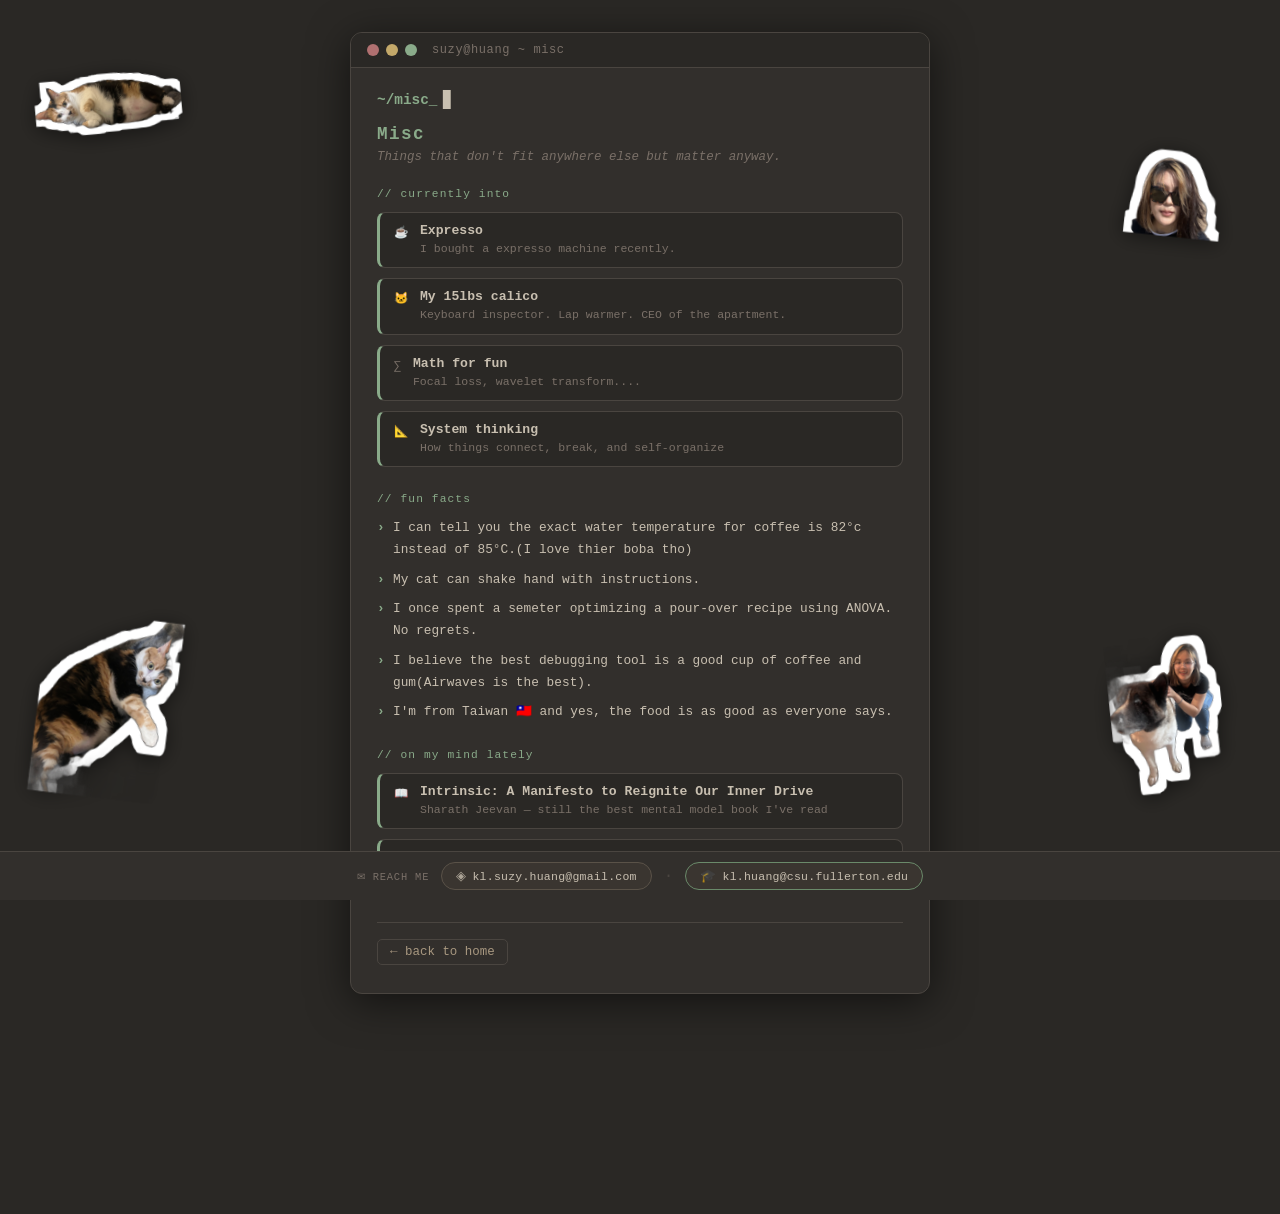
==== misc.html @ 5ea263ab "initial commit" ====
<!DOCTYPE html>
<html lang="en">
<head>
  <meta charset="UTF-8" />
  <meta name="viewport" content="width=device-width, initial-scale=1.0" />
  <title>Suzy's Misc</title>
  <link rel="stylesheet" href="style.css" />
  <link rel="stylesheet" href="misc.css" />
</head>
<body class="misc-page">

  <!-- floating stickers -->
  <img class="sticker-img" src="photos/stickers/cat2.png" alt="cat"
       style="top:5%; left:2%; --rot:-5deg; --sz:165px;" data-tip="vibes curator 🐱" />
  <img class="sticker-img" src="photos/stickers/me4.png" alt="Suzy"
       style="top:5%; right:2%; --rot:6deg; --sz:158px;" data-tip="Suzy" />
  <img class="sticker-img" src="photos/stickers/cat6.png" alt="cat"
       style="bottom:10%; left:2%; --rot:7deg; --sz:160px;" data-tip="mood" />
  <img class="sticker-img" src="photos/stickers/me3.png" alt="Suzy"
       style="bottom:10%; right:2%; --rot:-6deg; --sz:155px;" data-tip="Suzy" />

  <main class="misc-main">
    <div class="terminal-bar">
      <span class="dot red"></span>
      <span class="dot yellow"></span>
      <span class="dot green"></span>
      <span class="terminal-title">suzy@huang ~ misc</span>
    </div>

    <div class="misc-body">
      <div class="prompt-line">
        <span class="prompt">~/misc_</span>
        <span class="cursor">▋</span>
      </div>

      <h1 class="misc-title">Misc</h1>
      <p class="misc-intro">Things that don't fit anywhere else but matter anyway.</p>

      <!-- Currently into -->
      <div class="misc-section">
        <div class="misc-section-title">// currently into</div>
        <div class="misc-grid">
          <div class="misc-item">
            <span class="misc-icon">☕</span>
            <div>
              <strong>Expresso</strong>
              <span>I bought a expresso machine recently.</span>
            </div>
          </div>
          <div class="misc-item">
            <span class="misc-icon">🐱</span>
            <div>
              <strong>My 15lbs calico</strong>
              <span>Keyboard inspector. Lap warmer. CEO of the apartment.</span>
            </div>
          </div>
          <div class="misc-item">
            <span class="misc-icon">∑</span>
            <div>
              <strong>Math for fun</strong>
              <span>Focal loss, wavelet transform....</span>
            </div>
          </div>
          <div class="misc-item">
            <span class="misc-icon">📐</span>
            <div>
              <strong>System thinking</strong>
              <span>How things connect, break, and self-organize</span>
            </div>
          </div>
        </div>
      </div>

      <!-- Fun facts -->
      <div class="misc-section">
        <div class="misc-section-title">// fun facts</div>
        <ul class="misc-list">
          <li>I can tell you the exact water temperature for coffee is 82°c instead of 85°C.(I love thier boba tho)</li>
          <li>My cat can shake hand with instructions.</li>
          <li>I once spent a semeter optimizing a pour-over recipe using ANOVA. No regrets.</li>
          <li>I believe the best debugging tool is a good cup of coffee and gum(Airwaves is the best).</li>
          <li>I'm from Taiwan 🇹🇼 and yes, the food is as good as everyone says.</li>
        </ul>
      </div>

      <!-- Bookshelf -->
      <div class="misc-section">
        <div class="misc-section-title">// on my mind lately</div>
        <div class="misc-grid">
          <div class="misc-item">
            <span class="misc-icon">📖</span>
            <div>
              <strong>Intrinsic: A Manifesto to Reignite Our Inner Drive</strong>
              <span>Sharath Jeevan — still the best mental model book I've read</span>
            </div>
          </div>
          <div class="misc-item">
            <span class="misc-icon">🎵</span>
            <div>
              <strong>Lo-fi + math = focus</strong>
              <span>My actual productivity stack</span>
            </div>
          </div>
        </div>
      </div>

      <div class="misc-back">
        <a class="btn-link" href="index.html">← back to home</a>
      </div>
    </div>
  </main>

  <!-- Email bar -->
  <div class="email-bar">
    <span class="email-bar-label">✉ reach me</span>
    <a class="email-pill" href="mailto:kl.suzy.huang@gmail.com">
      <span class="email-pill-icon">◈</span>kl.suzy.huang@gmail.com
    </a>
    <span class="email-bar-sep">·</span>
    <a class="email-pill edu" href="mailto:kl.huang@csu.fullerton.edu">
      <span class="email-pill-icon">🎓</span>kl.huang@csu.fullerton.edu
    </a>
  </div>

  <div class="tooltip" id="tooltip"></div>
  <script src="main.js"></script>
</body>
</html>
---- style.css ----
/* ── Morandi dark palette ── */
:root {
  --bg:        #2a2825;
  --bg2:       #322f2c;
  --border:    #4a4540;
  --text:      #c8bfb0;
  --dim:       #7a7068;
  --accent:    #a89880;
  --green:     #8aab8a;
  --yellow:    #c4a96a;
  --red:       #b07070;
  --blue:      #7a9aaa;
  --cursor:    #c8bfb0;
  --sticker-bg:#3a3530;
  --sticker-border: #5a5248;
  --linkedin:  #0a66c2;
}

*, *::before, *::after { box-sizing: border-box; margin: 0; padding: 0; }
html { min-height: 100%; }

body {
  min-height: 100vh;
  background: var(--bg);
  color: var(--text);
  font-family: 'Courier New', Courier, monospace;
  overflow-x: hidden;
  padding-bottom: 120px; /* space for email bar */
}

/* ── Hero photo ── */
.hero-photo {
  position: relative;
  z-index: 30;
  display: flex;
  justify-content: center;
  padding-top: 18px;
  margin-bottom: -28px;
}

.hero-photo img {
  height: 480px;
  width: auto;
  filter: drop-shadow(0 0 20px rgba(200,191,176,0.3))
          drop-shadow(0 4px 28px rgba(0,0,0,0.65));
  transition: transform 0.3s ease, filter 0.3s ease;
  animation: heroFloat 5s ease-in-out infinite;
}

.hero-photo img:hover {
  transform: scale(1.05);
  filter: drop-shadow(0 0 32px rgba(196,169,106,0.5))
          drop-shadow(0 6px 32px rgba(0,0,0,0.75));
}

@keyframes heroFloat {
  0%, 100% { transform: translateY(0); }
  50%       { transform: translateY(-8px); }
}

/* ── Scattered photo stickers ── */
.sticker-img {
  position: fixed;
  z-index: 10;
  width: var(--sz, 120px);
  height: auto;
  transform: rotate(var(--rot, 0deg));
  filter: drop-shadow(0 3px 10px rgba(0,0,0,0.5));
  transition: transform 0.25s ease, filter 0.25s ease;
  cursor: pointer;
  animation: stickerFloat 6s ease-in-out infinite;
}

.sticker-img:nth-of-type(1)  { animation-delay:  0.0s; }
.sticker-img:nth-of-type(2)  { animation-delay: -0.9s; }
.sticker-img:nth-of-type(3)  { animation-delay: -1.8s; }
.sticker-img:nth-of-type(4)  { animation-delay: -2.7s; }
.sticker-img:nth-of-type(5)  { animation-delay: -3.6s; }
.sticker-img:nth-of-type(6)  { animation-delay: -0.5s; }
.sticker-img:nth-of-type(7)  { animation-delay: -1.4s; }
.sticker-img:nth-of-type(8)  { animation-delay: -2.3s; }
.sticker-img:nth-of-type(9)  { animation-delay: -3.1s; }
.sticker-img:nth-of-type(10) { animation-delay: -4.0s; }

.sticker-img:hover {
  transform: rotate(calc(var(--rot, 0deg) * -1)) scale(1.15);
  filter: drop-shadow(0 6px 20px rgba(0,0,0,0.65))
          drop-shadow(0 0 14px rgba(200,191,176,0.2));
  z-index: 50;
}

@keyframes stickerFloat {
  0%, 100% { translate: 0 0; }
  50%       { translate: 0 -8px; }
}

/* ── LinkedIn sticker ── */
.sticker-linkedin {
  position: fixed;
  z-index: 15;
  display: flex;
  flex-direction: column;
  align-items: center;
  gap: 5px;
  transform: rotate(var(--rot, 0deg));
  animation: stickerFloat 6s ease-in-out infinite;
  animation-delay: -2s;
}

.sticker-linkedin a {
  display: flex;
  flex-direction: column;
  align-items: center;
  gap: 5px;
  text-decoration: none;
  color: inherit;
}

.li-badge {
  position: relative;
  width: 60px;
  height: 60px;
  background: var(--linkedin);
  border-radius: 14px;
  display: flex;
  align-items: center;
  justify-content: center;
  box-shadow: 0 0 0 3px rgba(10,102,194,0.3),
              0 4px 18px rgba(10,102,194,0.55);
  transition: transform 0.2s, box-shadow 0.2s;
}

.li-icon {
  font-family: Georgia, serif;
  font-size: 1.9rem;
  font-weight: bold;
  color: #fff;
  line-height: 1;
  letter-spacing: -1px;
}

.li-pulse {
  position: absolute;
  inset: -7px;
  border-radius: 18px;
  border: 2px solid rgba(10,102,194,0.65);
  animation: liPulse 2s ease-out infinite;
}

@keyframes liPulse {
  0%   { opacity: 1; transform: scale(1); }
  100% { opacity: 0; transform: scale(1.55); }
}

.sticker-linkedin:hover .li-badge {
  transform: scale(1.18) rotate(-4deg);
  box-shadow: 0 0 0 4px rgba(10,102,194,0.55),
              0 8px 30px rgba(10,102,194,0.75);
}

.sticker-linkedin small {
  font-size: 0.6rem;
  color: #7a9aaa;
  letter-spacing: 0.07em;
  font-weight: bold;
  text-transform: uppercase;
}

/* ── Tooltip ── */
.tooltip {
  position: fixed;
  z-index: 100;
  background: var(--bg2);
  border: 1px solid var(--border);
  border-radius: 6px;
  padding: 4px 10px;
  font-size: 0.7rem;
  color: var(--text);
  pointer-events: none;
  opacity: 0;
  transition: opacity 0.15s;
  white-space: nowrap;
}
.tooltip.show { opacity: 1; }

/* ── Terminal ── */
.terminal {
  position: relative;
  z-index: 20;
  width: min(520px, 86vw);
  margin: 0 auto;
  background: var(--bg2);
  border: 1.5px solid var(--border);
  border-radius: 12px;
  box-shadow: 0 8px 40px rgba(0,0,0,0.55);
  overflow: hidden;
  margin-top: calc(50vh - 390px);
}

.terminal-bar {
  display: flex;
  align-items: center;
  gap: 7px;
  padding: 10px 16px;
  background: var(--bg);
  border-bottom: 1px solid var(--border);
}

.dot { width: 12px; height: 12px; border-radius: 50%; }
.dot.red    { background: var(--red); }
.dot.yellow { background: var(--yellow); }
.dot.green  { background: var(--green); }

.terminal-title {
  margin-left: 8px;
  font-size: 0.75rem;
  color: var(--dim);
  letter-spacing: 0.05em;
}

.terminal-body { padding: 20px 24px 22px; }

.prompt-line {
  display: flex;
  align-items: center;
  gap: 6px;
  margin-bottom: 14px;
}

.prompt { color: var(--green); font-size: 0.9rem; font-weight: bold; }

.cursor {
  color: var(--cursor);
  animation: blink 1.1s step-end infinite;
  font-size: 1rem;
}

@keyframes blink {
  0%, 100% { opacity: 1; }
  50%       { opacity: 0; }
}

.bio {
  font-size: 0.88rem;
  line-height: 1.8;
  color: var(--text);
  min-height: 80px;
  white-space: pre-wrap;
}

.bio .highlight { color: var(--yellow); }

.nav-hint {
  margin-top: 16px;
  display: flex;
  align-items: center;
  flex-wrap: wrap;
  gap: 10px;
  animation: fadeIn 0.4s ease;
}

.btn-link {
  display: inline-block;
  background: none;
  border: 1px solid var(--border);
  border-radius: 5px;
  color: var(--accent);
  font-family: inherit;
  font-size: 0.78rem;
  padding: 5px 12px;
  cursor: pointer;
  text-decoration: none;
  transition: background 0.2s, color 0.2s;
}
.btn-link:hover { background: var(--border); color: var(--text); }

@keyframes fadeIn {
  from { opacity: 0; transform: translateY(6px); }
  to   { opacity: 1; transform: translateY(0); }
}

/* ── Email bar — bottom center ── */
.email-bar {
  position: fixed;
  bottom: 0;
  left: 0;
  right: 0;
  z-index: 40;
  display: flex;
  align-items: center;
  justify-content: center;
  gap: 12px;
  padding: 10px 20px;
  background: var(--bg2);
  border-top: 1px solid var(--border);
  flex-wrap: wrap;
}

.email-bar-label {
  font-size: 0.65rem;
  color: var(--dim);
  letter-spacing: 0.08em;
  text-transform: uppercase;
}

.email-bar-sep {
  color: var(--border);
  font-size: 1rem;
}

.email-pill {
  display: inline-flex;
  align-items: center;
  gap: 6px;
  background: var(--sticker-bg);
  border: 1px solid var(--sticker-border);
  border-radius: 20px;
  padding: 5px 14px;
  font-size: 0.72rem;
  color: var(--text);
  text-decoration: none;
  letter-spacing: 0.02em;
  transition: background 0.2s, border-color 0.2s, color 0.2s;
}

.email-pill:hover {
  background: var(--border);
  border-color: var(--accent);
  color: var(--yellow);
}

.email-pill.edu {
  border-color: #6a8a6a;
}

.email-pill.edu:hover {
  border-color: var(--green);
  color: var(--green);
}

.email-pill-icon {
  font-size: 0.8rem;
  opacity: 0.8;
}

/* ── FAB stack — bottom right ── */
.fab-stack {
  position: fixed;
  bottom: 60px;
  right: 24px;
  z-index: 50;
  display: flex;
  flex-direction: column;
  gap: 10px;
  align-items: flex-end;
}

.recipe-fab,
.research-fab,
.misc-fab,
.cv-fab {
  display: flex;
  align-items: center;
  gap: 9px;
  border-radius: 50px;
  padding: 9px 16px 9px 12px;
  text-decoration: none;
  font-family: inherit;
  font-size: 0.73rem;
  font-weight: bold;
  line-height: 1.4;
  transition: transform 0.22s ease, box-shadow 0.22s ease, background 0.2s;
}

.recipe-fab {
  background: var(--bg2);
  border: 1.5px solid var(--yellow);
  color: var(--yellow);
  box-shadow: 0 4px 18px rgba(196,169,106,0.22), 0 2px 8px rgba(0,0,0,0.4);
  animation: fabGlow 3s ease-in-out infinite;
}

.research-fab {
  background: var(--bg2);
  border: 1.5px solid var(--blue);
  color: var(--blue);
  box-shadow: 0 4px 18px rgba(122,154,170,0.22), 0 2px 8px rgba(0,0,0,0.4);
  animation: fabGlowBlue 3s ease-in-out infinite;
  animation-delay: -1.5s;
}

.recipe-fab:hover {
  transform: scale(1.07) translateY(-2px);
  background: #3d3828;
  box-shadow: 0 8px 28px rgba(196,169,106,0.42), 0 4px 12px rgba(0,0,0,0.5);
}

.research-fab:hover {
  transform: scale(1.07) translateY(-2px);
  background: #28303d;
  box-shadow: 0 8px 28px rgba(122,154,170,0.42), 0 4px 12px rgba(0,0,0,0.5);
}

.misc-fab {
  background: var(--bg2);
  border: 1.5px solid var(--green);
  color: var(--green);
  box-shadow: 0 4px 18px rgba(138,171,138,0.22), 0 2px 8px rgba(0,0,0,0.4);
  animation: fabGlowGreen 3s ease-in-out infinite;
  animation-delay: -0.8s;
}

.misc-fab:hover {
  transform: scale(1.07) translateY(-2px);
  background: #283028;
  box-shadow: 0 8px 28px rgba(138,171,138,0.42), 0 4px 12px rgba(0,0,0,0.5);
}

.cv-fab {
  background: var(--bg2);
  border: 1.5px solid var(--accent);
  color: var(--accent);
  box-shadow: 0 4px 18px rgba(168,152,128,0.22), 0 2px 8px rgba(0,0,0,0.4);
  animation: fabGlowAccent 3s ease-in-out infinite;
  animation-delay: -2.2s;
}

.cv-fab:hover {
  transform: scale(1.07) translateY(-2px);
  background: #352e28;
  box-shadow: 0 8px 28px rgba(168,152,128,0.42), 0 4px 12px rgba(0,0,0,0.5);
}

@keyframes fabGlowGreen {
  0%, 100% { box-shadow: 0 4px 18px rgba(138,171,138,0.22), 0 2px 8px rgba(0,0,0,0.4); }
  50%       { box-shadow: 0 4px 26px rgba(138,171,138,0.45), 0 2px 8px rgba(0,0,0,0.4); }
}

@keyframes fabGlowAccent {
  0%, 100% { box-shadow: 0 4px 18px rgba(168,152,128,0.22), 0 2px 8px rgba(0,0,0,0.4); }
  50%       { box-shadow: 0 4px 26px rgba(168,152,128,0.45), 0 2px 8px rgba(0,0,0,0.4); }
}

.manna-fab {
  background: var(--bg2);
  border: 1.5px solid var(--yellow);
  color: var(--yellow);
  box-shadow: 0 4px 18px rgba(196,169,106,0.22), 0 2px 8px rgba(0,0,0,0.4);
  animation: fabGlow 3s ease-in-out infinite;
  animation-delay: -1s;
}

.manna-fab:hover {
  transform: scale(1.07) translateY(-2px);
  background: #3d3828;
  box-shadow: 0 8px 28px rgba(196,169,106,0.5), 0 4px 12px rgba(0,0,0,0.5);
}

.manna-fab .fab-star {
  animation: none; /* emoji doesn't need spin */
  font-size: 1rem;
}

@keyframes fabGlow {
  0%, 100% { box-shadow: 0 4px 18px rgba(196,169,106,0.22), 0 2px 8px rgba(0,0,0,0.4); }
  50%       { box-shadow: 0 4px 26px rgba(196,169,106,0.45), 0 2px 8px rgba(0,0,0,0.4); }
}

@keyframes fabGlowBlue {
  0%, 100% { box-shadow: 0 4px 18px rgba(122,154,170,0.22), 0 2px 8px rgba(0,0,0,0.4); }
  50%       { box-shadow: 0 4px 26px rgba(122,154,170,0.45), 0 2px 8px rgba(0,0,0,0.4); }
}

.fab-star {
  font-size: 0.9rem;
  animation: fabSpin 5s linear infinite;
  display: inline-block;
  flex-shrink: 0;
}

@keyframes fabSpin {
  0%   { transform: rotate(0deg); }
  100% { transform: rotate(360deg); }
}

.fab-text { text-align: left; }

.fab-arrow {
  font-size: 1rem;
  flex-shrink: 0;
  transition: transform 0.2s;
}

.recipe-fab:hover .fab-arrow,
.research-fab:hover .fab-arrow { transform: translateX(4px); }

/* ── Responsive ── */
@media (max-width: 640px) {
  .sticker-img { --sz: 105px !important; }
  .hero-photo img { height: 260px; }
  .terminal { margin-top: calc(50vh - 310px); }
  .fab-stack { bottom: 70px; right: 12px; }
  .email-bar { gap: 8px; padding: 8px 12px; }
  .email-pill { font-size: 0.62rem; padding: 4px 10px; }
}

/* ── News section ── */
.news-section {
  position: relative;
  z-index: 20;
  width: min(520px, 86vw);
  margin: 0 auto 28px;
  background: var(--bg2);
  border: 1.5px solid var(--border);
  border-radius: 12px;
  overflow: hidden;
  box-shadow: 0 4px 24px rgba(0,0,0,0.4);
}

.news-header {
  display: flex;
  align-items: center;
  gap: 10px;
  padding: 12px 20px;
  background: var(--bg);
  border-bottom: 1px solid var(--border);
}

.news-title {
  font-size: 0.82rem;
  font-weight: bold;
  color: var(--red);
  letter-spacing: 0.1em;
  text-transform: uppercase;
}

.news-dot {
  width: 7px;
  height: 7px;
  border-radius: 50%;
  background: var(--red);
  animation: newsDotBlink 1.4s ease-in-out infinite;
  flex-shrink: 0;
}
.news-dot:last-child { animation-delay: -0.7s; }

@keyframes newsDotBlink {
  0%, 100% { opacity: 1; transform: scale(1); }
  50%       { opacity: 0.3; transform: scale(0.7); }
}

.news-feed {
  padding: 6px 0;
}

.news-item {
  display: flex;
  gap: 14px;
  align-items: flex-start;
  padding: 10px 20px;
  border-bottom: 1px dashed var(--border);
  transition: background 0.15s;
}

.news-item:last-child { border-bottom: none; }

.news-item:hover { background: rgba(255,255,255,0.02); }

.news-highlight {
  background: rgba(196,169,106,0.04);
  border-left: 3px solid var(--yellow);
}

.news-date {
  font-size: 0.62rem;
  color: var(--dim);
  letter-spacing: 0.05em;
  white-space: nowrap;
  padding-top: 2px;
  min-width: 56px;
  font-family: 'Courier New', monospace;
}

.news-content {
  display: flex;
  flex-direction: column;
  gap: 4px;
}

.news-content p {
  font-size: 0.78rem;
  color: var(--text);
  line-height: 1.6;
}

.news-content em {
  color: var(--yellow);
  font-style: normal;
  font-weight: bold;
}

.news-badge {
  display: inline-block;
  font-size: 0.58rem;
  border-radius: 4px;
  padding: 1px 7px;
  letter-spacing: 0.06em;
  font-weight: bold;
  text-transform: uppercase;
  width: fit-content;
}

.badge-award { background: rgba(196,169,106,0.15); color: var(--yellow); border: 1px solid rgba(196,169,106,0.3); }
.badge-work  { background: rgba(122,154,170,0.15); color: var(--blue);   border: 1px solid rgba(122,154,170,0.3); }
.badge-edu   { background: rgba(138,171,138,0.15); color: var(--green);  border: 1px solid rgba(138,171,138,0.3); }
.badge-pub   { background: rgba(176,112,112,0.15); color: var(--red);    border: 1px solid rgba(176,112,112,0.3); }

/* ── News FAB ── */
.news-fab {
  background: var(--bg2);
  border: 1.5px solid var(--red);
  color: var(--red);
  box-shadow: 0 4px 18px rgba(176,112,112,0.22), 0 2px 8px rgba(0,0,0,0.4);
  animation: fabGlowRed 3s ease-in-out infinite;
  animation-delay: -0.4s;
}

.news-fab:hover {
  transform: scale(1.07) translateY(-2px);
  background: #3d2828;
  box-shadow: 0 8px 28px rgba(176,112,112,0.42), 0 4px 12px rgba(0,0,0,0.5);
}

.news-fab .fab-star { animation: none; font-size: 1rem; }

@keyframes fabGlowRed {
  0%, 100% { box-shadow: 0 4px 18px rgba(176,112,112,0.22), 0 2px 8px rgba(0,0,0,0.4); }
  50%       { box-shadow: 0 4px 26px rgba(176,112,112,0.45), 0 2px 8px rgba(0,0,0,0.4); }
}

/* make all FABs share the base display rules */
.news-fab {
  display: flex;
  align-items: center;
  gap: 9px;
  border-radius: 50px;
  padding: 9px 16px 9px 12px;
  text-decoration: none;
  font-family: inherit;
  font-size: 0.73rem;
  font-weight: bold;
  line-height: 1.4;
  transition: transform 0.22s ease, box-shadow 0.22s ease, background 0.2s;
}
---- misc.css ----
/* ── Misc page ── */

.misc-main {
  position: relative;
  z-index: 20;
  width: min(580px, 86vw);
  margin: 32px auto 100px;
  background: var(--bg2);
  border: 1.5px solid var(--border);
  border-radius: 12px;
  box-shadow: 0 8px 40px rgba(0,0,0,0.55);
  overflow: hidden;
}

.misc-body {
  padding: 22px 26px 28px;
}

.misc-title {
  font-size: 1.1rem;
  color: var(--green);
  letter-spacing: 0.08em;
  margin-bottom: 6px;
  font-weight: bold;
}

.misc-intro {
  font-size: 0.78rem;
  color: var(--dim);
  margin-bottom: 24px;
  font-style: italic;
}

/* Section */
.misc-section {
  margin-bottom: 26px;
}

.misc-section-title {
  font-size: 0.7rem;
  color: var(--green);
  letter-spacing: 0.1em;
  margin-bottom: 12px;
}

/* Grid items */
.misc-grid {
  display: flex;
  flex-direction: column;
  gap: 10px;
}

.misc-item {
  display: flex;
  align-items: flex-start;
  gap: 12px;
  padding: 10px 14px;
  background: var(--bg);
  border-radius: 8px;
  border: 1px solid var(--border);
  border-left: 3px solid var(--green);
  transition: border-color 0.2s;
}

.misc-item:hover {
  border-left-color: var(--yellow);
}

.misc-icon {
  font-size: 1.2rem;
  flex-shrink: 0;
  margin-top: 1px;
}

.misc-item div {
  display: flex;
  flex-direction: column;
  gap: 2px;
}

.misc-item strong {
  font-size: 0.82rem;
  color: var(--text);
}

.misc-item span {
  font-size: 0.72rem;
  color: var(--dim);
  line-height: 1.5;
}

/* List */
.misc-list {
  list-style: none;
  display: flex;
  flex-direction: column;
  gap: 8px;
}

.misc-list li {
  font-size: 0.8rem;
  color: var(--text);
  line-height: 1.7;
  padding-left: 16px;
  position: relative;
}

.misc-list li::before {
  content: '›';
  position: absolute;
  left: 0;
  color: var(--green);
  font-weight: bold;
}

/* Back */
.misc-back {
  margin-top: 8px;
  padding-top: 16px;
  border-top: 1px solid var(--border);
}

@keyframes fadeIn {
  from { opacity: 0; transform: translateY(8px); }
  to   { opacity: 1; transform: translateY(0); }
}
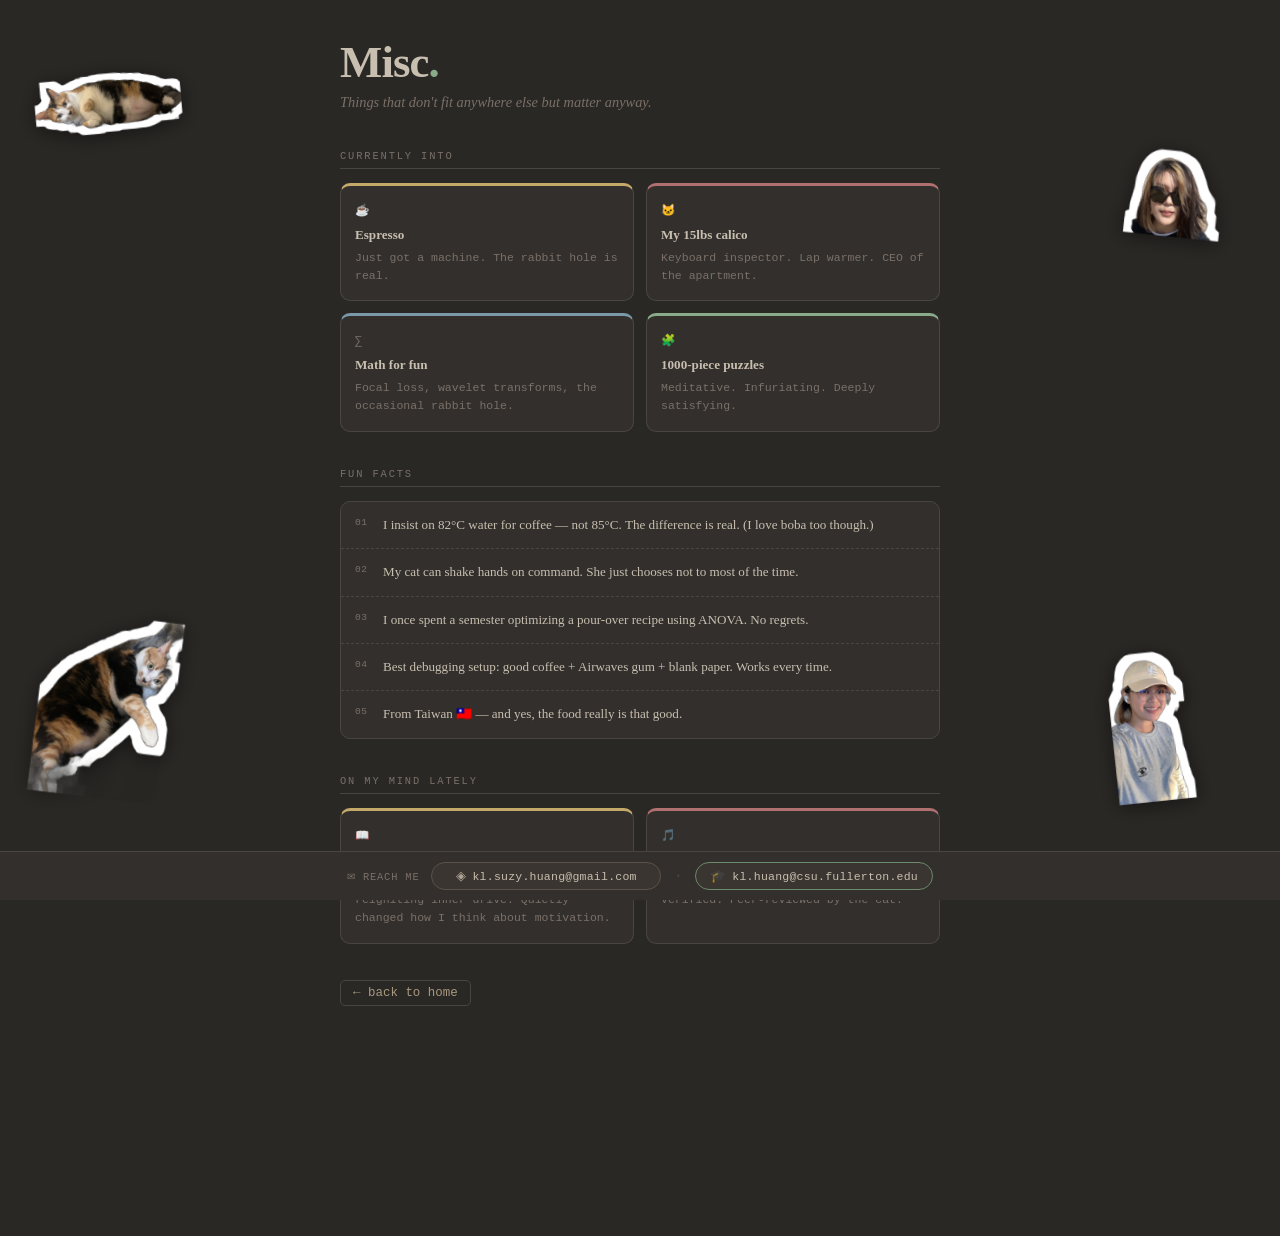
==== commit e7fd2518: "misc page redesign - scrapbook style" ====
--- a/misc.html
+++ b/misc.html
@@ -16,90 +16,67 @@
        style="top:5%; right:2%; --rot:6deg; --sz:158px;" data-tip="Suzy" />
   <img class="sticker-img" src="photos/stickers/cat6.png" alt="cat"
        style="bottom:10%; left:2%; --rot:7deg; --sz:160px;" data-tip="mood" />
-  <img class="sticker-img" src="photos/stickers/me3.png" alt="Suzy"
+  <img class="sticker-img" src="photos/stickers/me5.png" alt="Suzy"
        style="bottom:10%; right:2%; --rot:-6deg; --sz:155px;" data-tip="Suzy" />
 
   <main class="misc-main">
-    <div class="terminal-bar">
-      <span class="dot red"></span>
-      <span class="dot yellow"></span>
-      <span class="dot green"></span>
-      <span class="terminal-title">suzy@huang ~ misc</span>
-    </div>
+    <div class="misc-body">
 
-    <div class="misc-body">
-      <div class="prompt-line">
-        <span class="prompt">~/misc_</span>
-        <span class="cursor">▋</span>
-      </div>
-
-      <h1 class="misc-title">Misc</h1>
+      <h1 class="misc-title">Misc<span class="misc-title-accent">.</span></h1>
       <p class="misc-intro">Things that don't fit anywhere else but matter anyway.</p>
 
       <!-- Currently into -->
       <div class="misc-section">
-        <div class="misc-section-title">// currently into</div>
+        <div class="misc-section-title">currently into</div>
         <div class="misc-grid">
           <div class="misc-item">
             <span class="misc-icon">☕</span>
-            <div>
-              <strong>Expresso</strong>
-              <span>I bought a expresso machine recently.</span>
-            </div>
+            <strong>Espresso</strong>
+            <span>Just got a machine. The rabbit hole is real.</span>
           </div>
           <div class="misc-item">
             <span class="misc-icon">🐱</span>
-            <div>
-              <strong>My 15lbs calico</strong>
-              <span>Keyboard inspector. Lap warmer. CEO of the apartment.</span>
-            </div>
+            <strong>My 15lbs calico</strong>
+            <span>Keyboard inspector. Lap warmer. CEO of the apartment.</span>
           </div>
           <div class="misc-item">
             <span class="misc-icon">∑</span>
-            <div>
-              <strong>Math for fun</strong>
-              <span>Focal loss, wavelet transform....</span>
-            </div>
+            <strong>Math for fun</strong>
+            <span>Focal loss, wavelet transforms, the occasional rabbit hole.</span>
           </div>
           <div class="misc-item">
-            <span class="misc-icon">📐</span>
-            <div>
-              <strong>System thinking</strong>
-              <span>How things connect, break, and self-organize</span>
-            </div>
+            <span class="misc-icon">🧩</span>
+            <strong>1000-piece puzzles</strong>
+            <span>Meditative. Infuriating. Deeply satisfying.</span>
           </div>
         </div>
       </div>
 
       <!-- Fun facts -->
       <div class="misc-section">
-        <div class="misc-section-title">// fun facts</div>
+        <div class="misc-section-title">fun facts</div>
         <ul class="misc-list">
-          <li>I can tell you the exact water temperature for coffee is 82°c instead of 85°C.(I love thier boba tho)</li>
-          <li>My cat can shake hand with instructions.</li>
-          <li>I once spent a semeter optimizing a pour-over recipe using ANOVA. No regrets.</li>
-          <li>I believe the best debugging tool is a good cup of coffee and gum(Airwaves is the best).</li>
-          <li>I'm from Taiwan 🇹🇼 and yes, the food is as good as everyone says.</li>
+          <li data-n="01">I insist on 82°C water for coffee — not 85°C. The difference is real. (I love boba too though.)</li>
+          <li data-n="02">My cat can shake hands on command. She just chooses not to most of the time.</li>
+          <li data-n="03">I once spent a semester optimizing a pour-over recipe using ANOVA. No regrets.</li>
+          <li data-n="04">Best debugging setup: good coffee + Airwaves gum + blank paper. Works every time.</li>
+          <li data-n="05">From Taiwan 🇹🇼 — and yes, the food really is that good.</li>
         </ul>
       </div>
 
-      <!-- Bookshelf -->
+      <!-- On my mind -->
       <div class="misc-section">
-        <div class="misc-section-title">// on my mind lately</div>
+        <div class="misc-section-title">on my mind lately</div>
         <div class="misc-grid">
           <div class="misc-item">
             <span class="misc-icon">📖</span>
-            <div>
-              <strong>Intrinsic: A Manifesto to Reignite Our Inner Drive</strong>
-              <span>Sharath Jeevan — still the best mental model book I've read</span>
-            </div>
+            <strong>Intrinsic</strong>
+            <span>Sharath Jeevan — a manifesto on reigniting inner drive. Quietly changed how I think about motivation.</span>
           </div>
           <div class="misc-item">
             <span class="misc-icon">🎵</span>
-            <div>
-              <strong>Lo-fi + math = focus</strong>
-              <span>My actual productivity stack</span>
-            </div>
+            <strong>Soaking music + math = focus</strong>
+            <span>My actual productivity stack. Tested. Verified. Peer-reviewed by the cat.</span>
           </div>
         </div>
       </div>
@@ -107,6 +84,7 @@
       <div class="misc-back">
         <a class="btn-link" href="index.html">← back to home</a>
       </div>
+
     </div>
   </main>
 
--- a/style.css
+++ b/style.css
@@ -34,12 +34,14 @@
   z-index: 30;
   display: flex;
   justify-content: center;
+  align-items: flex-end;
+  gap: 14px;
   padding-top: 18px;
   margin-bottom: -28px;
 }
 
 .hero-photo img {
-  height: 480px;
+  height: 300px;
   width: auto;
   filter: drop-shadow(0 0 20px rgba(200,191,176,0.3))
           drop-shadow(0 4px 28px rgba(0,0,0,0.65));
@@ -51,6 +53,60 @@
   transform: scale(1.05);
   filter: drop-shadow(0 0 32px rgba(196,169,106,0.5))
           drop-shadow(0 6px 32px rgba(0,0,0,0.75));
+}
+
+/* LinkedIn badge next to hero photo */
+.hero-social {
+  display: flex;
+  flex-direction: column;
+  align-items: center;
+  gap: 10px;
+  margin-bottom: 32px;
+}
+
+.hero-linkedin,
+.hero-instagram {
+  display: flex;
+  flex-direction: column;
+  align-items: center;
+  gap: 5px;
+  text-decoration: none;
+  color: inherit;
+  animation: stickerFloat 6s ease-in-out infinite;
+}
+
+.hero-instagram { animation-delay: -1s; }
+.hero-linkedin  { animation-delay: -2s; }
+
+.hero-linkedin small,
+.hero-instagram small {
+  font-size: 0.6rem;
+  letter-spacing: 0.07em;
+  font-weight: bold;
+  text-transform: uppercase;
+}
+
+.hero-linkedin small { color: #7a9aaa; }
+.hero-instagram small { color: #c4a96a; }
+
+/* Instagram badge */
+.ig-badge {
+  width: 52px;
+  height: 52px;
+  border-radius: 14px;
+  background: linear-gradient(135deg, #833ab4, #fd1d1d, #fcb045);
+  display: flex;
+  align-items: center;
+  justify-content: center;
+  box-shadow: 0 0 0 3px rgba(253,29,29,0.2),
+              0 4px 16px rgba(131,58,180,0.4);
+  transition: transform 0.2s, box-shadow 0.2s;
+}
+
+.hero-instagram:hover .ig-badge {
+  transform: scale(1.15) rotate(-4deg);
+  box-shadow: 0 0 0 4px rgba(253,29,29,0.35),
+              0 8px 28px rgba(131,58,180,0.6);
 }
 
 @keyframes heroFloat {
@@ -118,8 +174,8 @@
 
 .li-badge {
   position: relative;
-  width: 60px;
-  height: 60px;
+  width: 52px;
+  height: 52px;
   background: var(--linkedin);
   border-radius: 14px;
   display: flex;
@@ -132,7 +188,7 @@
 
 .li-icon {
   font-family: Georgia, serif;
-  font-size: 1.9rem;
+  font-size: 1.6rem;
   font-weight: bold;
   color: #fff;
   line-height: 1;
@@ -321,6 +377,8 @@
   text-decoration: none;
   letter-spacing: 0.02em;
   transition: background 0.2s, border-color 0.2s, color 0.2s;
+  min-width: 230px;
+  justify-content: center;
 }
 
 .email-pill:hover {
@@ -494,17 +552,111 @@
 .recipe-fab:hover .fab-arrow,
 .research-fab:hover .fab-arrow { transform: translateX(4px); }
 
-/* ── Responsive ── */
+/* ══════════════════════════════════════════
+   MOBILE — full responsive overhaul
+══════════════════════════════════════════ */
 @media (max-width: 640px) {
-  .sticker-img { --sz: 105px !important; }
-  .hero-photo img { height: 260px; }
-  .terminal { margin-top: calc(50vh - 310px); }
-  .fab-stack { bottom: 70px; right: 12px; }
-  .email-bar { gap: 8px; padding: 8px 12px; }
-  .email-pill { font-size: 0.62rem; padding: 4px 10px; }
-}
-
-/* ── News section ── */
+
+  /* Hide SVG illustrations and LinkedIn badge — keep photo stickers */
+  .illus,
+  .sticker-linkedin { display: none !important; }
+
+  /* Body */
+  body { padding-bottom: 140px; }
+
+  /* Hero photo */
+  .hero-photo { padding-top: 16px; margin-bottom: -10px; }
+  .hero-photo img { height: 180px; }
+
+  /* Photo stickers — switch from fixed to static, show as a horizontal scroll strip */
+  .sticker-img {
+    position: static !important;
+    display: inline-block !important;
+    width: 80px !important;
+    height: auto !important;
+    transform: none !important;
+    animation: none !important;
+    margin: 4px;
+    vertical-align: top;
+    flex-shrink: 0;
+  }
+
+  /* Wrap all stickers in a scrollable row */
+  .sticker-strip {
+    display: flex;
+    flex-wrap: nowrap;
+    overflow-x: auto;
+    gap: 6px;
+    padding: 8px 12px;
+    -webkit-overflow-scrolling: touch;
+    scrollbar-width: none;
+  }
+  .sticker-strip::-webkit-scrollbar { display: none; }
+
+  /* Terminal — full width */
+  .terminal {
+    width: 92vw;
+    margin-top: 16px;
+  }
+  .terminal-body { padding: 16px 16px 18px; }
+  .bio { font-size: 0.82rem; }
+
+  /* Manna slot */
+  .manna-inline { width: 92vw; padding: 16px 16px 18px; margin: 16px auto 20px; }
+  .slot-reel-inline { width: 50px; height: 50px; }
+  .reel-inner-inline span { font-size: 1.4rem; }
+
+  /* News section */
+  .news-section { width: 92vw; }
+  .news-item { padding: 8px 14px; gap: 10px; }
+  .news-content p { font-size: 0.74rem; }
+
+  /* FAB stack — horizontal row pinned above email bar */
+  .fab-stack {
+    position: fixed;
+    bottom: 52px;
+    left: 0;
+    right: 0;
+    width: 100%;
+    flex-direction: row;
+    flex-wrap: wrap;
+    justify-content: center;
+    gap: 6px;
+    padding: 6px 10px;
+    background: var(--bg2);
+    border-top: 1px solid var(--border);
+    align-items: center;
+  }
+
+  .recipe-fab, .research-fab, .misc-fab, .cv-fab, .news-fab, .manna-fab {
+    font-size: 0.65rem;
+    padding: 6px 10px 6px 8px;
+    gap: 5px;
+  }
+
+  .fab-text br { display: none; }
+
+  /* Email bar */
+  .email-bar {
+    gap: 6px;
+    padding: 7px 10px;
+    flex-wrap: wrap;
+    justify-content: center;
+  }
+  .email-pill {
+    font-size: 0.6rem;
+    padding: 4px 10px;
+    min-width: 0;
+    flex: 1 1 auto;
+    justify-content: center;
+    max-width: 200px;
+  }
+  .email-bar-sep { display: none; }
+  .email-bar-label { width: 100%; text-align: center; }
+}
+
+
+/* ── News section — vertical ticker ── */
 .news-section {
   position: relative;
   z-index: 20;
@@ -520,8 +672,8 @@
 .news-header {
   display: flex;
   align-items: center;
-  gap: 10px;
-  padding: 12px 20px;
+  gap: 8px;
+  padding: 10px 20px;
   background: var(--bg);
   border-bottom: 1px solid var(--border);
 }
@@ -532,6 +684,18 @@
   color: var(--red);
   letter-spacing: 0.1em;
   text-transform: uppercase;
+}
+
+.news-live {
+  margin-left: auto;
+  font-size: 0.55rem;
+  font-weight: bold;
+  letter-spacing: 0.12em;
+  color: var(--red);
+  border: 1px solid var(--red);
+  border-radius: 3px;
+  padding: 1px 5px;
+  animation: newsDotBlink 1.4s ease-in-out infinite;
 }
 
 .news-dot {
@@ -542,29 +706,62 @@
   animation: newsDotBlink 1.4s ease-in-out infinite;
   flex-shrink: 0;
 }
-.news-dot:last-child { animation-delay: -0.7s; }
+.news-dot:last-of-type { animation-delay: -0.7s; }
 
 @keyframes newsDotBlink {
   0%, 100% { opacity: 1; transform: scale(1); }
   50%       { opacity: 0.3; transform: scale(0.7); }
 }
 
-.news-feed {
-  padding: 6px 0;
-}
-
+/* Ticker window — fixed height showing ~5 items */
+.news-ticker-window {
+  height: 220px;
+  overflow: hidden;
+  position: relative;
+  /* fade top and bottom edges */
+  mask-image: linear-gradient(
+    to bottom,
+    transparent 0%,
+    black 12%,
+    black 88%,
+    transparent 100%
+  );
+  -webkit-mask-image: linear-gradient(
+    to bottom,
+    transparent 0%,
+    black 12%,
+    black 88%,
+    transparent 100%
+  );
+}
+
+/* The scrolling track */
+.news-ticker-track {
+  display: flex;
+  flex-direction: column;
+  animation: tickerScroll 28s linear infinite;
+}
+
+.news-ticker-window:hover .news-ticker-track {
+  animation-play-state: paused;
+}
+
+@keyframes tickerScroll {
+  0%   { transform: translateY(0); }
+  100% { transform: translateY(-50%); }
+}
+
+/* Each news item */
 .news-item {
   display: flex;
   gap: 14px;
   align-items: flex-start;
   padding: 10px 20px;
   border-bottom: 1px dashed var(--border);
-  transition: background 0.15s;
+  flex-shrink: 0;
 }
 
 .news-item:last-child { border-bottom: none; }
-
-.news-item:hover { background: rgba(255,255,255,0.02); }
 
 .news-highlight {
   background: rgba(196,169,106,0.04);
@@ -652,3 +849,32 @@
   line-height: 1.4;
   transition: transform 0.22s ease, box-shadow 0.22s ease, background 0.2s;
 }
+
+/* ── Resources FAB ── */
+.resources-fab {
+  display: flex;
+  align-items: center;
+  gap: 9px;
+  border-radius: 50px;
+  padding: 9px 16px 9px 12px;
+  text-decoration: none;
+  font-family: inherit;
+  font-size: 0.73rem;
+  font-weight: bold;
+  line-height: 1.4;
+  transition: transform 0.22s ease, box-shadow 0.22s ease, background 0.2s;
+  background: var(--bg2);
+  border: 1.5px solid var(--blue);
+  color: var(--blue);
+  box-shadow: 0 4px 18px rgba(122,154,170,0.22), 0 2px 8px rgba(0,0,0,0.4);
+  animation: fabGlowBlue 3s ease-in-out infinite;
+  animation-delay: -0.6s;
+}
+
+.resources-fab:hover {
+  transform: scale(1.07) translateY(-2px);
+  background: #28303d;
+  box-shadow: 0 8px 28px rgba(122,154,170,0.42), 0 4px 12px rgba(0,0,0,0.5);
+}
+
+.resources-fab .fab-star { animation: none; font-size: 1rem; }
--- a/misc.css
+++ b/misc.css
@@ -1,126 +1,168 @@
-/* ── Misc page ── */
+/* ══════════════════════════════════════════
+   MISC PAGE — scrapbook / journal vibe
+   Intentionally different from other pages:
+   - No terminal bar
+   - Warmer, looser layout
+   - Bigger type, more breathing room
+   - Sections feel like sticky notes / journal entries
+══════════════════════════════════════════ */
 
+.misc-page {
+  background: var(--bg);
+}
+
+/* ── Main container — no terminal chrome ── */
 .misc-main {
   position: relative;
   z-index: 20;
-  width: min(580px, 86vw);
-  margin: 32px auto 100px;
-  background: var(--bg2);
-  border: 1.5px solid var(--border);
-  border-radius: 12px;
-  box-shadow: 0 8px 40px rgba(0,0,0,0.55);
-  overflow: hidden;
+  width: min(600px, 88vw);
+  margin: 40px auto 110px;
 }
 
+/* Hide the terminal bar on misc page */
+.misc-page .terminal-bar { display: none; }
+
 .misc-body {
-  padding: 22px 26px 28px;
+  padding: 0;
 }
 
+/* ── Page title — big and loose ── */
 .misc-title {
-  font-size: 1.1rem;
+  font-size: 2.8rem;
+  font-weight: bold;
+  color: var(--text);
+  letter-spacing: -0.02em;
+  line-height: 1;
+  margin-bottom: 6px;
+  font-family: Georgia, serif;
+}
+
+.misc-title-accent {
   color: var(--green);
-  letter-spacing: 0.08em;
-  margin-bottom: 6px;
-  font-weight: bold;
 }
 
 .misc-intro {
-  font-size: 0.78rem;
+  font-size: 0.9rem;
   color: var(--dim);
-  margin-bottom: 24px;
+  margin-bottom: 36px;
   font-style: italic;
+  font-family: Georgia, serif;
+  line-height: 1.6;
 }
 
-/* Section */
+/* ── Sections ── */
 .misc-section {
-  margin-bottom: 26px;
+  margin-bottom: 36px;
 }
 
 .misc-section-title {
-  font-size: 0.7rem;
-  color: var(--green);
-  letter-spacing: 0.1em;
-  margin-bottom: 12px;
+  font-size: 0.65rem;
+  color: var(--dim);
+  letter-spacing: 0.18em;
+  text-transform: uppercase;
+  margin-bottom: 14px;
+  padding-bottom: 6px;
+  border-bottom: 1px solid var(--border);
+  font-family: 'Courier New', monospace;
 }
 
-/* Grid items */
+/* ── Grid — sticky note cards ── */
 .misc-grid {
-  display: flex;
-  flex-direction: column;
-  gap: 10px;
+  display: grid;
+  grid-template-columns: 1fr 1fr;
+  gap: 12px;
 }
 
 .misc-item {
   display: flex;
-  align-items: flex-start;
-  gap: 12px;
-  padding: 10px 14px;
-  background: var(--bg);
-  border-radius: 8px;
+  flex-direction: column;
+  gap: 6px;
+  padding: 16px 14px;
+  background: var(--bg2);
+  border-radius: 10px;
   border: 1px solid var(--border);
-  border-left: 3px solid var(--green);
-  transition: border-color 0.2s;
+  transition: transform 0.2s, box-shadow 0.2s;
+  position: relative;
+  overflow: hidden;
 }
 
+/* coloured top strip per item */
+.misc-item:nth-child(1) { border-top: 3px solid var(--yellow); }
+.misc-item:nth-child(2) { border-top: 3px solid var(--red); }
+.misc-item:nth-child(3) { border-top: 3px solid var(--blue); }
+.misc-item:nth-child(4) { border-top: 3px solid var(--green); }
+
 .misc-item:hover {
-  border-left-color: var(--yellow);
+  transform: translateY(-3px) rotate(0.5deg);
+  box-shadow: 0 8px 24px rgba(0,0,0,0.35);
 }
 
 .misc-icon {
-  font-size: 1.2rem;
-  flex-shrink: 0;
-  margin-top: 1px;
-}
-
-.misc-item div {
-  display: flex;
-  flex-direction: column;
-  gap: 2px;
+  font-size: 1.6rem;
+  line-height: 1;
 }
 
 .misc-item strong {
   font-size: 0.82rem;
   color: var(--text);
+  font-family: Georgia, serif;
+  line-height: 1.3;
 }
 
 .misc-item span {
   font-size: 0.72rem;
   color: var(--dim);
-  line-height: 1.5;
+  line-height: 1.55;
+  font-family: 'Courier New', monospace;
 }
 
-/* List */
+/* ── Fun facts — journal list ── */
 .misc-list {
   list-style: none;
   display: flex;
   flex-direction: column;
-  gap: 8px;
+  gap: 0;
+  background: var(--bg2);
+  border-radius: 10px;
+  border: 1px solid var(--border);
+  overflow: hidden;
 }
 
 .misc-list li {
-  font-size: 0.8rem;
+  font-size: 0.82rem;
   color: var(--text);
   line-height: 1.7;
-  padding-left: 16px;
+  padding: 12px 16px 12px 42px;
   position: relative;
+  border-bottom: 1px dashed var(--border);
+  font-family: Georgia, serif;
+  transition: background 0.15s;
 }
 
+.misc-list li:last-child { border-bottom: none; }
+
+.misc-list li:hover { background: rgba(255,255,255,0.02); }
+
 .misc-list li::before {
-  content: '›';
+  content: attr(data-n);
   position: absolute;
-  left: 0;
-  color: var(--green);
-  font-weight: bold;
+  left: 14px;
+  top: 13px;
+  font-size: 0.6rem;
+  color: var(--dim);
+  font-family: 'Courier New', monospace;
+  letter-spacing: 0.05em;
 }
 
-/* Back */
+/* ── Back ── */
 .misc-back {
-  margin-top: 8px;
-  padding-top: 16px;
-  border-top: 1px solid var(--border);
+  margin-top: 32px;
+  padding-top: 0;
+  border-top: none;
 }
 
-@keyframes fadeIn {
-  from { opacity: 0; transform: translateY(8px); }
-  to   { opacity: 1; transform: translateY(0); }
+/* ── Responsive ── */
+@media (max-width: 500px) {
+  .misc-grid { grid-template-columns: 1fr; }
+  .misc-title { font-size: 2rem; }
 }
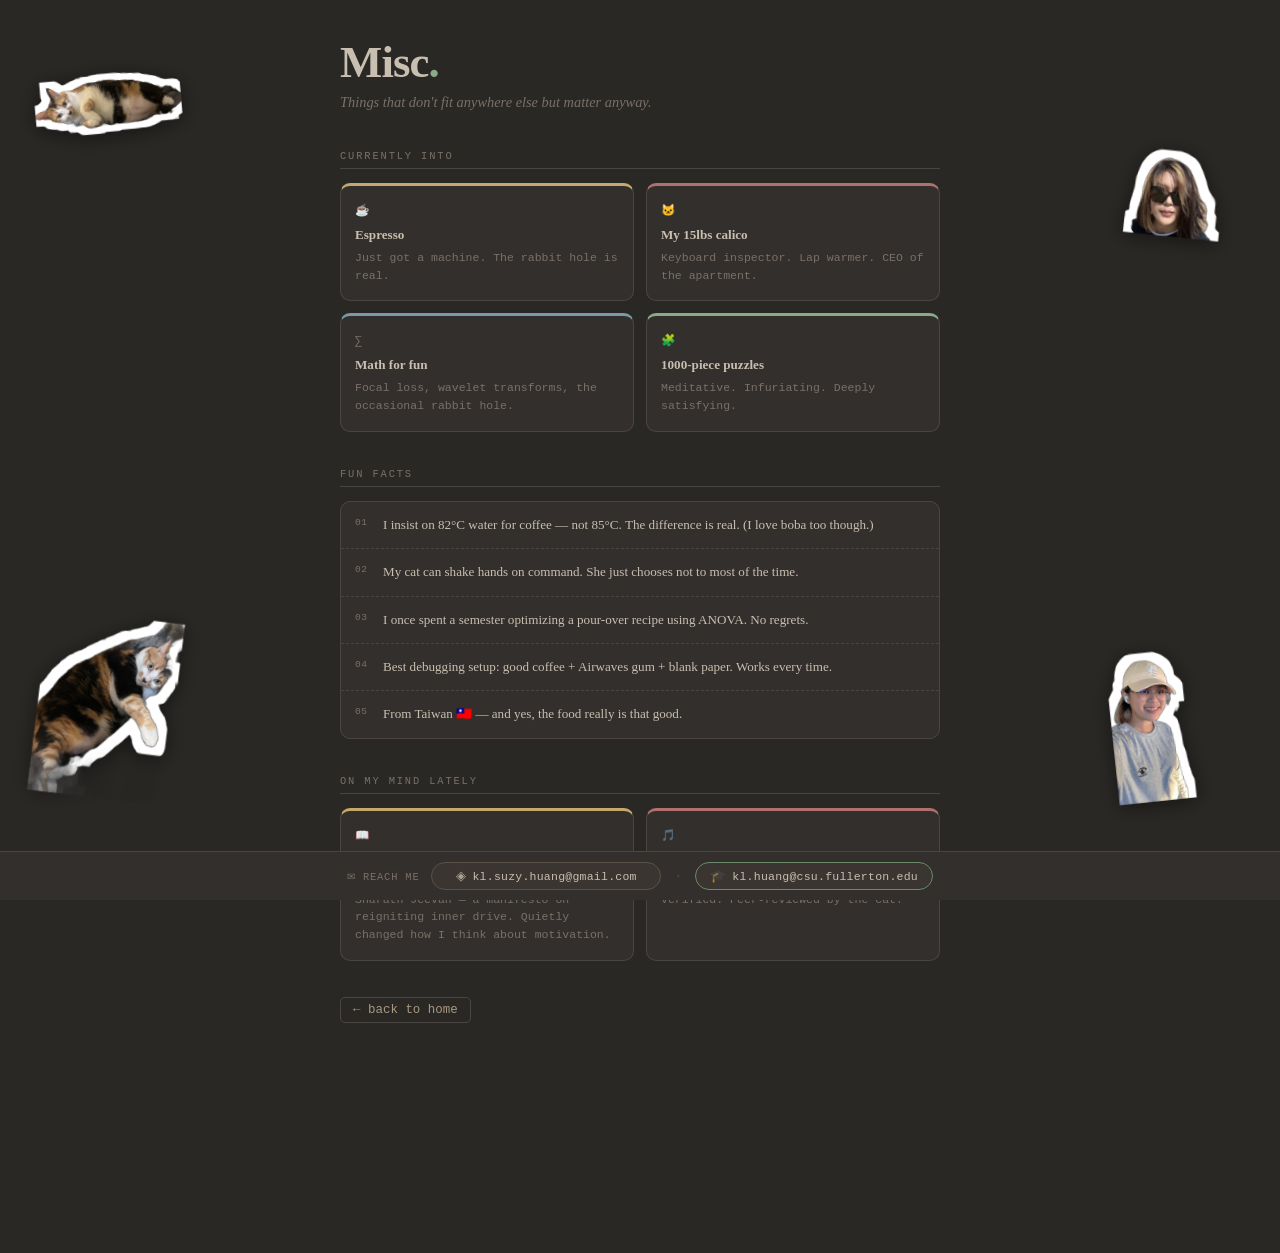
==== commit 0ffeb44d: "misc page - book name" ====
--- a/misc.html
+++ b/misc.html
@@ -70,7 +70,7 @@
         <div class="misc-grid">
           <div class="misc-item">
             <span class="misc-icon">📖</span>
-            <strong>Intrinsic</strong>
+            <strong>Intrinsic: A manifesto to reignite your inner drive</strong>
             <span>Sharath Jeevan — a manifesto on reigniting inner drive. Quietly changed how I think about motivation.</span>
           </div>
           <div class="misc-item">
